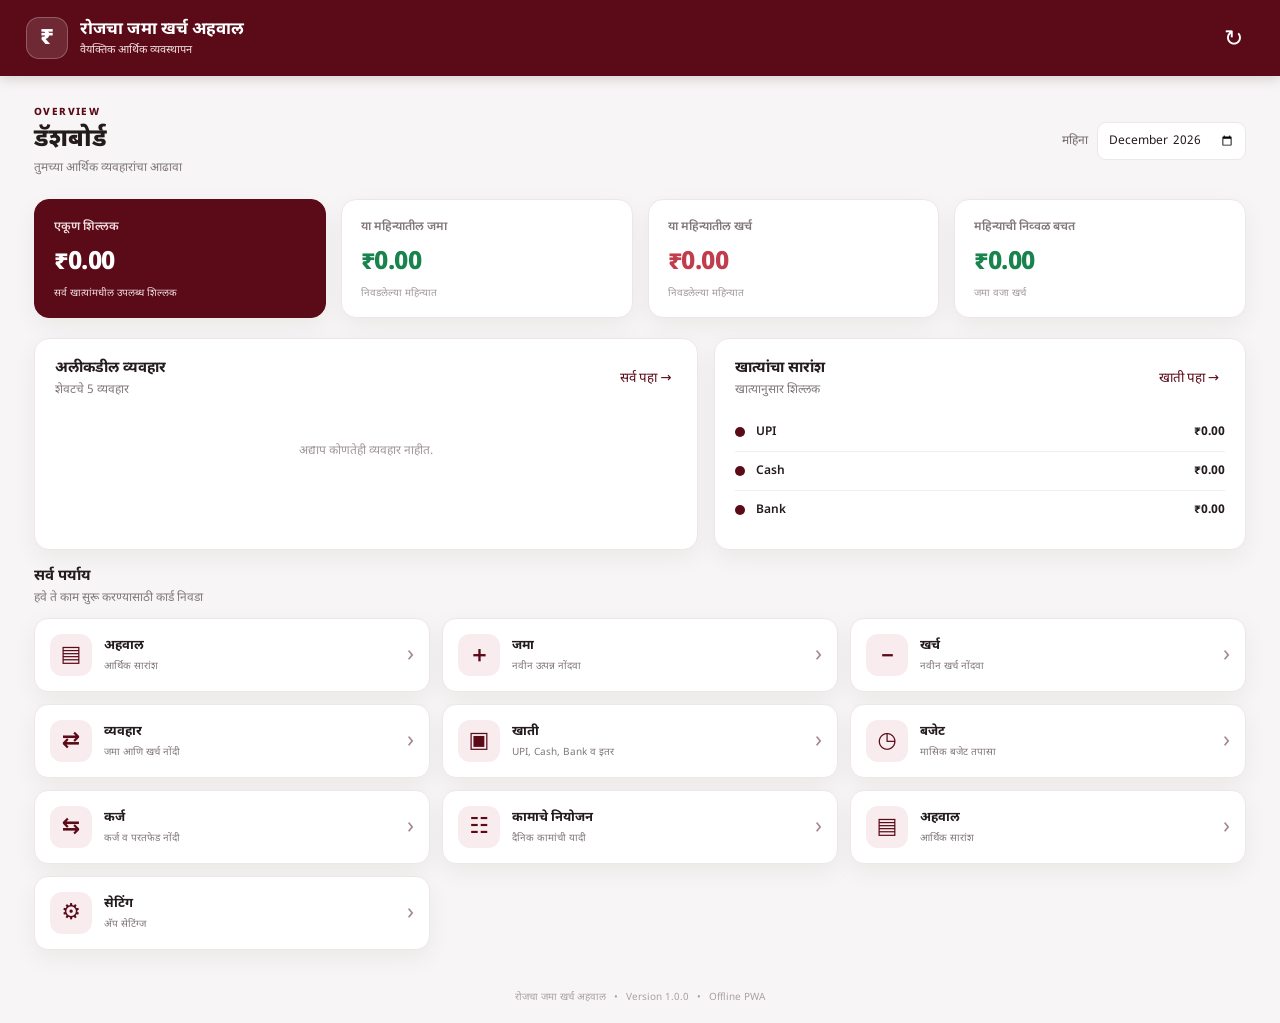
==== index.html @ 7ff81086 "Replace home card button with reports card button" ====
<!DOCTYPE html>
<html lang="mr">
<head>
  <meta charset="UTF-8">
  <meta name="viewport" content="width=device-width, initial-scale=1.0">
  <meta name="theme-color" content="#5b0b18">
  <meta name="description" content="रोजचा जमा खर्च अहवाल - Offline Personal Finance App">
  <title>रोजचा जमा खर्च अहवाल</title>
  <link rel="manifest" href="manifest.json">
  <link rel="stylesheet" href="style.css">
</head>

<body>
  <header class="topbar">
    <div class="brand">
      <div class="brand-mark">₹</div>
      <div>
        <div class="brand-title">रोजचा जमा खर्च अहवाल</div>
        <div class="brand-subtitle">वैयक्तिक आर्थिक व्यवस्थापन</div>
      </div>
    </div>

    <button class="icon-btn" id="refreshBtn"
      title="रिफ्रेश" aria-label="रिफ्रेश">↻</button>
  </header>

  <div class="app-shell">
    <main class="main-content">

      <!-- DASHBOARD -->
      <section id="dashboardPage" class="page active">

        <div class="page-heading">
          <div>
            <p class="eyebrow">OVERVIEW</p>
            <h1>डॅशबोर्ड</h1>
            <p class="muted">तुमच्या आर्थिक व्यवहारांचा आढावा</p>
          </div>

          <div class="month-select">
            <label for="dashboardMonth">महिना</label>
            <input type="month" id="dashboardMonth">
          </div>
        </div>

        <!-- SUMMARY CARDS -->
        <div class="summary-grid">
          <article class="summary-card balance-card">
            <div class="summary-label">एकूण शिल्लक</div>
            <div class="summary-value" id="totalBalance">₹0.00</div>
            <div class="summary-note">सर्व खात्यांमधील उपलब्ध शिल्लक</div>
          </article>

          <article class="summary-card">
            <div class="summary-label">या महिन्यातील जमा</div>
            <div class="summary-value positive" id="monthIncome">₹0.00</div>
            <div class="summary-note">निवडलेल्या महिन्यात</div>
          </article>

          <article class="summary-card">
            <div class="summary-label">या महिन्यातील खर्च</div>
            <div class="summary-value negative" id="monthExpense">₹0.00</div>
            <div class="summary-note">निवडलेल्या महिन्यात</div>
          </article>

          <article class="summary-card">
            <div class="summary-label">महिन्याची निव्वळ बचत</div>
            <div class="summary-value" id="monthNet">₹0.00</div>
            <div class="summary-note">जमा वजा खर्च</div>
          </article>
        </div>

        <!-- RECENT TRANSACTIONS AND ACCOUNTS -->
        <div class="content-grid">
          <article class="panel">
            <div class="panel-heading">
              <div>
                <h2>अलीकडील व्यवहार</h2>
                <p class="muted">शेवटचे 5 व्यवहार</p>
              </div>
              <button class="text-btn" data-goto="transactions">
                सर्व पहा →
              </button>
            </div>

            <div id="recentTransactions" class="transaction-list">
              <div class="empty-state">अद्याप कोणतेही व्यवहार नाहीत.</div>
            </div>
          </article>

          <article class="panel">
            <div class="panel-heading">
              <div>
                <h2>खात्यांचा सारांश</h2>
                <p class="muted">खात्यानुसार शिल्लक</p>
              </div>
              <button class="text-btn" data-goto="accounts">
                खाती पहा →
              </button>
            </div>

            <div id="accountSummary" class="account-list">
              <div class="empty-state">खाती उपलब्ध नाहीत.</div>
            </div>
          </article>
        </div>

        <!-- NAVIGATION CARDS -->
        <section class="navigation-section"
          aria-labelledby="navigationTitle">

          <div class="panel-heading navigation-heading">
            <div>
              <h2 id="navigationTitle">सर्व पर्याय</h2>
              <p class="muted">हवे ते काम सुरू करण्यासाठी कार्ड निवडा</p>
            </div>
          </div>

          <div class="navigation-cards">

            
<button class="navigation-card" data-goto="reports">
  <span class="navigation-icon">▤</span>
  <span class="navigation-copy">
    <b>अहवाल</b>
    <small>आर्थिक सारांश</small>
  </span>
  <span class="navigation-arrow">›</span>
</button>

            <button class="navigation-card" data-goto="income">
              <span class="navigation-icon income-icon">＋</span>
              <span class="navigation-copy">
                <b>जमा</b>
                <small>नवीन उत्पन्न नोंदवा</small>
              </span>
              <span class="navigation-arrow">›</span>
            </button>

            <button class="navigation-card" data-goto="expense">
              <span class="navigation-icon expense-icon">－</span>
              <span class="navigation-copy">
                <b>खर्च</b>
                <small>नवीन खर्च नोंदवा</small>
              </span>
              <span class="navigation-arrow">›</span>
            </button>

            <button class="navigation-card" data-goto="transactions">
              <span class="navigation-icon">⇄</span>
              <span class="navigation-copy">
                <b>व्यवहार</b>
                <small>जमा आणि खर्च नोंदी</small>
              </span>
              <span class="navigation-arrow">›</span>
            </button>

            <button class="navigation-card" data-goto="accounts">
              <span class="navigation-icon">▣</span>
              <span class="navigation-copy">
                <b>खाती</b>
                <small>UPI, Cash, Bank व इतर</small>
              </span>
              <span class="navigation-arrow">›</span>
            </button>

            <button class="navigation-card" data-goto="budgets">
              <span class="navigation-icon budget-icon">◷</span>
              <span class="navigation-copy">
                <b>बजेट</b>
                <small>मासिक बजेट तपासा</small>
              </span>
              <span class="navigation-arrow">›</span>
            </button>

            <button class="navigation-card" data-goto="lending">
              <span class="navigation-icon">⇆</span>
              <span class="navigation-copy">
                <b>कर्ज</b>
                <small>कर्ज व परतफेड नोंदी</small>
              </span>
              <span class="navigation-arrow">›</span>
            </button>

            <button class="navigation-card" data-goto="workplan">
              <span class="navigation-icon">☷</span>
              <span class="navigation-copy">
                <b>कामाचे नियोजन</b>
                <small>दैनिक कामांची यादी</small>
              </span>
              <span class="navigation-arrow">›</span>
            </button>

            <button class="navigation-card" data-goto="reports">
              <span class="navigation-icon">▤</span>
              <span class="navigation-copy">
                <b>अहवाल</b>
                <small>आर्थिक सारांश</small>
              </span>
              <span class="navigation-arrow">›</span>
            </button>

            <button class="navigation-card" data-goto="settings">
              <span class="navigation-icon">⚙</span>
              <span class="navigation-copy">
                <b>सेटिंग</b>
                <small>अ‍ॅप सेटिंग्ज</small>
              </span>
              <span class="navigation-arrow">›</span>
            </button>

          </div>
        </section>
      </section>
      <!-- DASHBOARD SECTION CLOSED -->

      <!-- MODULE PAGE -->
      <section id="modulePage" class="page">
        <div class="page-heading">
          <div>
            <p class="eyebrow">RJKA PERSONAL FINANCE</p>
            <h1 id="moduleTitle">मॉड्यूल</h1>
          </div>
        </div>

        <article class="panel module-panel">
          <div class="module-symbol" id="moduleSymbol">⌁</div>

          <h2 id="moduleHeading">मॉड्यूल तयार होत आहे</h2>

          <p id="moduleDescription" class="muted">
            या मॉड्यूलची कार्यक्षमता पुढील टप्प्यात जोडली जाईल.
          </p>

          <div class="module-note">
            <b>Core Foundation तयार आहे.</b>
            <br>
            या टप्प्यात अ‍ॅपचे मुख्य लेआउट, नेव्हिगेशन,
            डेटा स्टोरेज आणि डॅशबोर्डची मूलभूत रचना तयार केली आहे.
          </div>

          <button class="primary-btn" data-goto="dashboard">
            डॅशबोर्डवर परत जा
          </button>
        </article>
      </section>

      <footer class="app-footer">
        रोजचा जमा खर्च अहवाल
        <span>•</span> Version 1.0.0
        <span>•</span> Offline PWA
      </footer>

    </main>
  </div>

  <script src="app.js"></script>
</body>
</html>
---- style.css ----
@import url('https://fonts.googleapis.com/css2?family=Noto+Sans+Devanagari:wght@400;500;600;700;800&display=swap');
:root{--maroon:#5b0b18;--maroon-dark:#420711;--maroon-soft:#f8ecee;--ink:#241b1d;--muted:#81777a;--line:#eee7e8;--bg:#f7f5f5;--white:#fff;--green:#18834d;--red:#c13d4c;--shadow:0 8px 24px rgba(45,12,18,.055)}
*{box-sizing:border-box}body{margin:0;background:var(--bg);color:var(--ink);font-family:'Noto Sans Devanagari',system-ui,sans-serif;font-size:14px}.topbar{height:76px;background:var(--maroon);color:#fff;display:flex;align-items:center;justify-content:space-between;padding:0 26px;position:sticky;top:0;z-index:20;box-shadow:0 3px 12px #28050b26}.brand{display:flex;align-items:center;gap:12px;margin-right:auto}.brand-mark{width:42px;height:42px;border-radius:13px;background:#ffffff20;border:1px solid #ffffff3d;display:grid;place-items:center;font-size:24px;font-weight:800}.brand-title{font-size:17px;font-weight:700;letter-spacing:.1px}.brand-subtitle{font-size:11px;color:#f3dfe2;margin-top:2px}.icon-btn{border:0;background:transparent;color:inherit;font-size:23px;cursor:pointer;width:42px;height:42px;border-radius:10px}.icon-btn:hover{background:#ffffff1b}.menu-toggle{display:none;margin-right:12px}.app-shell{display:flex;min-height:calc(100vh - 76px)}.sidebar{width:244px;flex-shrink:0;background:#fff;border-right:1px solid var(--line);padding:24px 14px;display:flex;flex-direction:column;gap:5px}.sidebar-heading{font-size:11px;font-weight:700;color:#a09598;letter-spacing:1px;padding:0 13px 12px}.nav-item{border:0;background:transparent;color:#64595c;text-align:left;padding:12px 14px;border-radius:10px;font:500 13px inherit;display:flex;align-items:center;gap:13px;cursor:pointer;width:100%;font-family:inherit;transition:.15s}.nav-item span{width:20px;text-align:center;font-size:18px;color:#8d7c80}.nav-item:hover{background:#faf4f5;color:var(--maroon)}.nav-item.active{background:var(--maroon-soft);color:var(--maroon);font-weight:700}.nav-item.active span{color:var(--maroon)}.sidebar-foot{margin-top:auto;padding:18px 12px 0;color:#a09598;font-size:10px;border-top:1px solid var(--line)}.main-content{flex:1;min-width:0;padding:30px 34px 16px;max-width:1600px;margin:0 auto;width:100%}.page{display:none}.page.active{display:block}.page-heading{display:flex;align-items:center;justify-content:space-between;gap:16px;margin-bottom:23px}.page-heading h1{font-size:25px;margin:0 0 4px;font-weight:800}.eyebrow{font-size:10px;letter-spacing:1.4px;font-weight:800;color:var(--maroon);margin:0 0 5px}.muted{color:var(--muted);font-size:12px;margin:0}.month-select{display:flex;align-items:center;gap:9px;color:#71676a;font-size:12px}.month-select input{font:inherit;border:1px solid var(--line);background:#fff;border-radius:9px;padding:9px 10px;color:var(--ink);outline-color:var(--maroon)}.summary-grid{display:grid;grid-template-columns:repeat(4,minmax(0,1fr));gap:15px;margin-bottom:20px}.summary-card{background:#fff;border:1px solid var(--line);border-radius:15px;padding:19px 19px 17px;box-shadow:var(--shadow);min-width:0}.balance-card{background:var(--maroon);color:#fff;border-color:var(--maroon)}.summary-label{font-size:12px;color:#81777a;font-weight:600;margin-bottom:12px}.balance-card .summary-label,.balance-card .summary-note{color:#f1dce0}.summary-value{font-size:25px;font-weight:800;letter-spacing:-.5px;white-space:nowrap;overflow:hidden;text-overflow:ellipsis}.summary-note{font-size:10px;color:#a1989a;margin-top:8px}.positive{color:var(--green)}.negative{color:var(--red)}.balance-card .summary-value{color:#fff}.content-grid{display:grid;grid-template-columns:1.25fr 1fr;gap:16px;margin-bottom:17px}.panel{background:#fff;border:1px solid var(--line);border-radius:15px;padding:20px;box-shadow:var(--shadow);min-width:0}.panel-heading{display:flex;align-items:center;justify-content:space-between;gap:12px;margin-bottom:15px}.panel-heading h2{font-size:15px;margin:0 0 4px;font-weight:700}.text-btn{border:0;background:transparent;color:var(--maroon);font:600 11px inherit;font-family:inherit;cursor:pointer;white-space:nowrap}.transaction-list,.account-list{display:flex;flex-direction:column}.transaction-row,.account-row{display:flex;align-items:center;gap:11px;padding:11px 0;border-bottom:1px solid #f2eeee}.transaction-row:last-child,.account-row:last-child{border-bottom:0}.transaction-icon{width:36px;height:36px;border-radius:11px;background:#f7f0f1;color:var(--maroon);display:grid;place-items:center;font-size:17px;flex-shrink:0}.transaction-meta{flex:1;min-width:0}.transaction-name{font-size:12px;font-weight:700;overflow:hidden;text-overflow:ellipsis;white-space:nowrap}.transaction-detail{font-size:10px;color:#9a9092;margin-top:3px}.transaction-amount{font-size:12px;font-weight:700;white-space:nowrap}.empty-state{padding:30px 8px;text-align:center;color:#a09598;font-size:12px}.account-dot{width:10px;height:10px;border-radius:50%;background:var(--maroon);flex-shrink:0}.account-name{font-size:12px;font-weight:600;flex:1}.account-balance{font-size:12px;font-weight:700}.quick-panel{margin-bottom:18px}.quick-actions{display:grid;grid-template-columns:repeat(3,1fr);gap:12px}.quick-action{display:flex;align-items:center;gap:12px;text-align:left;background:#fff;border:1px solid var(--line);border-radius:12px;padding:13px;cursor:pointer;font-family:inherit;color:var(--ink)}.quick-action:hover{border-color:#d8b9bf;background:#fffafb}.quick-icon{height:37px;width:37px;display:grid;place-items:center;border-radius:11px;font-size:21px;font-weight:700}.income-icon{color:var(--green);background:#eaf6ef}.expense-icon{color:var(--red);background:#fff0f1}.budget-icon{color:var(--maroon);background:var(--maroon-soft)}.quick-action b{display:block;font-size:12px}.quick-action small{display:block;color:#9a9092;font-size:10px;margin-top:3px}.module-panel{text-align:center;padding:54px 24px;max-width:680px;margin:30px auto}.module-symbol{width:65px;height:65px;border-radius:19px;background:var(--maroon-soft);color:var(--maroon);display:grid;place-items:center;font-size:32px;margin:0 auto 18px}.module-panel h2{font-size:19px;margin:0 0 8px}.module-panel>p{margin-bottom:20px}.module-note{background:#faf7f7;border:1px solid var(--line);border-radius:11px;padding:15px;color:#706669;font-size:12px;line-height:1.9;max-width:480px;margin:0 auto 22px}.module-note b{color:var(--maroon)}.primary-btn{border:0;border-radius:9px;background:var(--maroon);color:#fff;padding:11px 19px;font:600 12px inherit;font-family:inherit;cursor:pointer}.primary-btn:hover{background:var(--maroon-dark)}.app-footer{text-align:center;color:#aaa0a2;font-size:10px;padding:19px 0 3px}.app-footer span{padding:0 5px}.sidebar-backdrop{display:none}
@media(max-width:1100px){.summary-grid{grid-template-columns:repeat(2,minmax(0,1fr))}.main-content{padding:25px 22px}.summary-value{font-size:23px}}
@media(max-width:760px){.topbar{height:64px;padding:0 13px}.menu-toggle{display:block}.brand{gap:9px}.brand-mark{width:37px;height:37px;border-radius:11px;font-size:21px}.brand-title{font-size:13px}.brand-subtitle{font-size:9px}.app-shell{min-height:calc(100vh - 64px)}.sidebar{position:fixed;z-index:31;top:64px;bottom:0;left:0;width:270px;transform:translateX(-105%);transition:transform .22s ease;box-shadow:12px 0 30px #21040a1c}.sidebar.open{transform:translateX(0)}.sidebar-backdrop.show{display:block;position:fixed;inset:64px 0 0;background:#17030770;z-index:30}.main-content{padding:22px 14px 12px}.page-heading{align-items:flex-start;margin-bottom:17px}.page-heading h1{font-size:21px}.month-select{flex-direction:column;align-items:flex-end;gap:4px}.month-select input{max-width:145px;padding:8px}.summary-grid{gap:10px;margin-bottom:13px}.summary-card{padding:14px 12px;border-radius:12px}.summary-label{font-size:10px;margin-bottom:9px}.summary-value{font-size:20px}.summary-note{font-size:9px;line-height:1.5}.content-grid{grid-template-columns:1fr;gap:12px;margin-bottom:12px}.panel{padding:15px;border-radius:12px}.panel-heading h2{font-size:14px}.quick-actions{grid-template-columns:1fr;gap:8px}.quick-action{padding:10px}.module-panel{padding:38px 16px;margin:12px auto}.app-footer{font-size:9px}}
@media(max-width:360px){.summary-value{font-size:17px}.brand-title{font-size:12px}.main-content{padding-left:10px;padding-right:10px}}

/* RJKA_v1 - Home Cards Navigation */

.navigation-section {
  margin-bottom: 22px;
}

.navigation-heading {
  margin-bottom: 12px;
}

.navigation-cards {
  display: grid;
  grid-template-columns: repeat(3, minmax(0, 1fr));
  gap: 12px;
}

.navigation-card {
  display: flex;
  align-items: center;
  gap: 12px;
  width: 100%;
  min-width: 0;
  padding: 15px;
  background: #fff;
  border: 1px solid var(--line);
  border-radius: 14px;
  text-align: left;
  color: var(--ink);
  font-family: inherit;
  cursor: pointer;
  box-shadow: var(--shadow);
  transition: transform .15s ease, border-color .15s ease;
}

.navigation-card:hover {
  border-color: #d5aeb5;
  background: #fffafb;
  transform: translateY(-2px);
}

.navigation-card:focus-visible {
  outline: 2px solid #ead5d9;
  outline-offset: 2px;
}

.navigation-card.home-card {
  border-color: #d8b7bd;
  background: #fffafb;
}

.navigation-icon {
  display: grid;
  place-items: center;
  flex: 0 0 42px;
  width: 42px;
  height: 42px;
  border-radius: 12px;
  background: var(--maroon-soft);
  color: var(--maroon);
  font-size: 22px;
  font-weight: 700;
}

.navigation-copy {
  flex: 1;
  min-width: 0;
}

.navigation-copy b {
  display: block;
  font-size: 13px;
  line-height: 1.5;
}

.navigation-copy small {
  display: block;
  color: var(--muted);
  font-size: 10px;
  line-height: 1.5;
  margin-top: 3px;
}

.navigation-arrow {
  font-size: 23px;
  color: #a58a90;
}

@media (max-width: 1000px) {
  .navigation-cards {
    grid-template-columns: repeat(2, minmax(0, 1fr));
  }
}

@media (max-width: 600px) {
  .navigation-cards {
    grid-template-columns: repeat(2, minmax(0, 1fr));
    gap: 9px;
  }

  .navigation-card {
    gap: 9px;
    padding: 12px 10px;
    border-radius: 12px;
  }

  .navigation-icon {
    flex-basis: 35px;
    width: 35px;
    height: 35px;
    font-size: 19px;
  }

  .navigation-copy b {
    font-size: 12px;
  }

  .navigation-copy small {
    font-size: 9px;
  }
}

@media (max-width: 360px) {
  .navigation-cards {
    grid-template-columns: 1fr;
  }
}
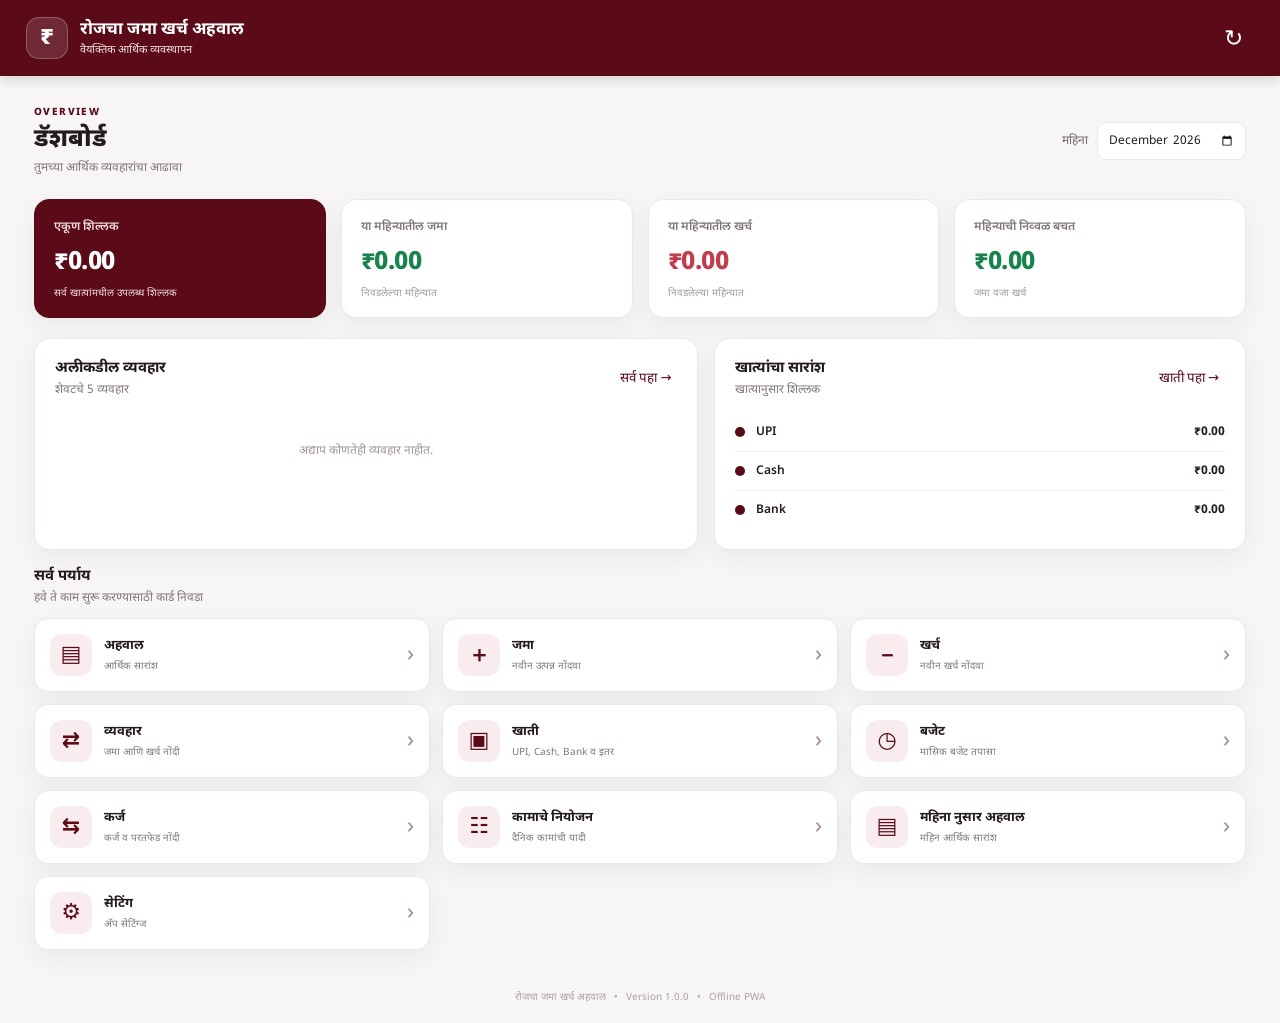
==== commit 0827910d: "Update index.html" ====
--- a/index.html
+++ b/index.html
@@ -192,11 +192,11 @@
               <span class="navigation-arrow">›</span>
             </button>
 
-            <button class="navigation-card" data-goto="reports">
+            <button class="navigation-card" data-goto="monthly-summary">
               <span class="navigation-icon">▤</span>
               <span class="navigation-copy">
-                <b>अहवाल</b>
-                <small>आर्थिक सारांश</small>
+                <b>महिना नुसार अहवाल</b>
+                <small>महिन आर्थिक सारांश</small>
               </span>
               <span class="navigation-arrow">›</span>
             </button>
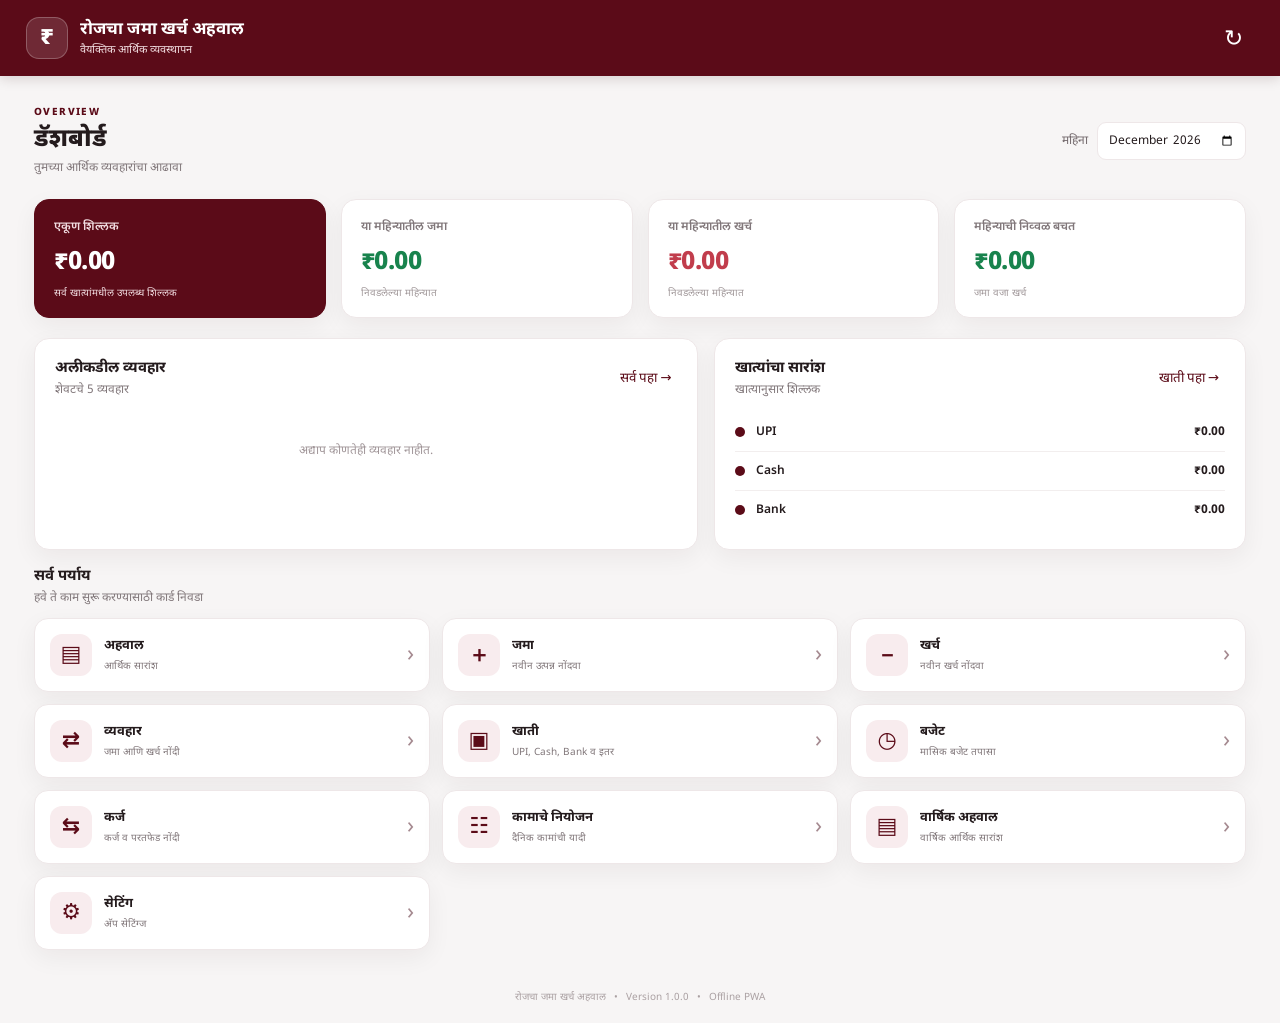
==== commit f754b698: "Update button text to annual report details" ====
--- a/index.html
+++ b/index.html
@@ -195,8 +195,8 @@
             <button class="navigation-card" data-goto="monthly-summary">
               <span class="navigation-icon">▤</span>
               <span class="navigation-copy">
-                <b>महिना नुसार अहवाल</b>
-                <small>महिन आर्थिक सारांश</small>
+                <b>वार्षिक अहवाल</b>
+              <small>वार्षिक आर्थिक सारांश</small>
               </span>
               <span class="navigation-arrow">›</span>
             </button>
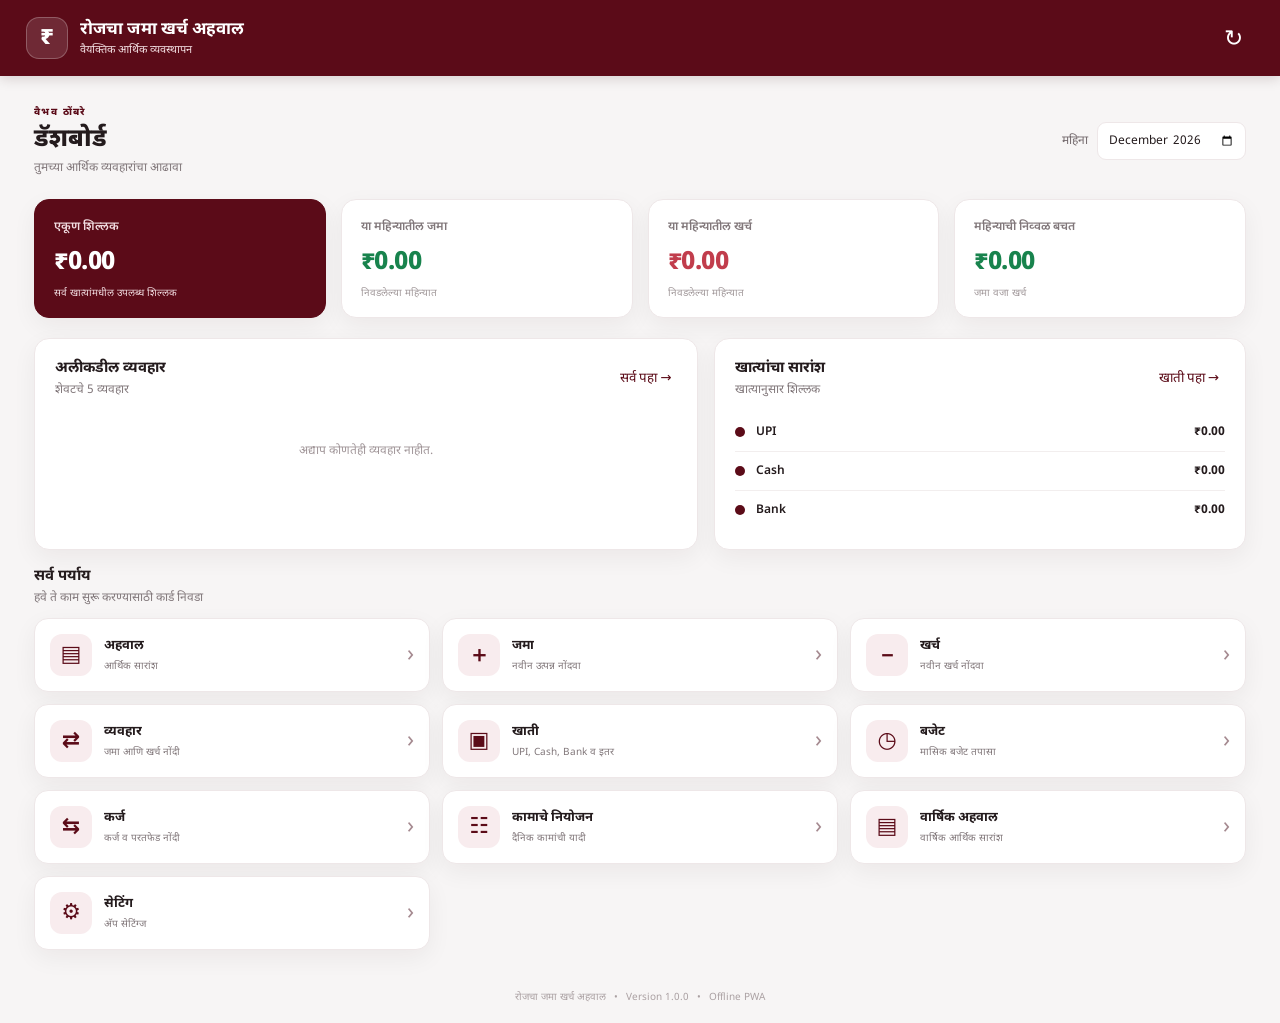
==== commit 4d69df4e: "Update eyebrow text to include name in Hindi" ====
--- a/index.html
+++ b/index.html
@@ -33,7 +33,7 @@
 
         <div class="page-heading">
           <div>
-            <p class="eyebrow">OVERVIEW</p>
+            <p class="eyebrow">वैभव ठोंबरे</p>
             <h1>डॅशबोर्ड</h1>
             <p class="muted">तुमच्या आर्थिक व्यवहारांचा आढावा</p>
           </div>
--- a/style.css
+++ b/style.css
@@ -131,3 +131,78 @@
     grid-template-columns: 1fr;
   }
 }
+
+/* RJKA_v1 - Navigation Link Formatting Fix */
+a,
+a:visited,
+a:hover,
+a:active {
+    color: inherit;
+    text-decoration: none;
+}
+
+/* Back button */
+.back-btn {
+    color: #ffffff !important;
+    background-color: #5b0b18;
+    text-decoration: none !important;
+}
+
+/* Index / Home reference */
+.index-link,
+.home-link {
+    color: #5b0b18 !important;
+    text-decoration: none !important;
+    font-weight: 600;
+}
+
+/* Buttons and navigation */
+button,
+.btn {
+    text-decoration: none;
+}
+
+/* Consistent app theme */
+:root {
+    --maroon: #5b0b18;
+    }
+
+
+/* Dashboard button - Accounts and Reports */
+.page-navigation {
+    display: flex;
+    justify-content: flex-start;
+    align-items: center;
+    margin: 18px 0 8px;
+    width: 100%;
+}
+
+.dashboard-btn {
+    display: inline-flex;
+    align-items: center;
+    justify-content: center;
+    gap: 8px;
+    min-height: 44px;
+    padding: 10px 18px;
+    background: #ffffff;
+    color: #5b0b18 !important;
+    border: 1px solid #ffffff;
+    border-radius: 10px;
+    font-size: 16px;
+    font-weight: 600;
+    line-height: 1.4;
+    text-decoration: none !important;
+    box-sizing: border-box;
+}
+
+.dashboard-btn:hover,
+.dashboard-btn:focus {
+    background: #f7e9ec;
+    color: #5b0b18 !important;
+    outline: none;
+}
+
+.dashboard-btn span {
+    font-size: 20px;
+    line-height: 1;
+}
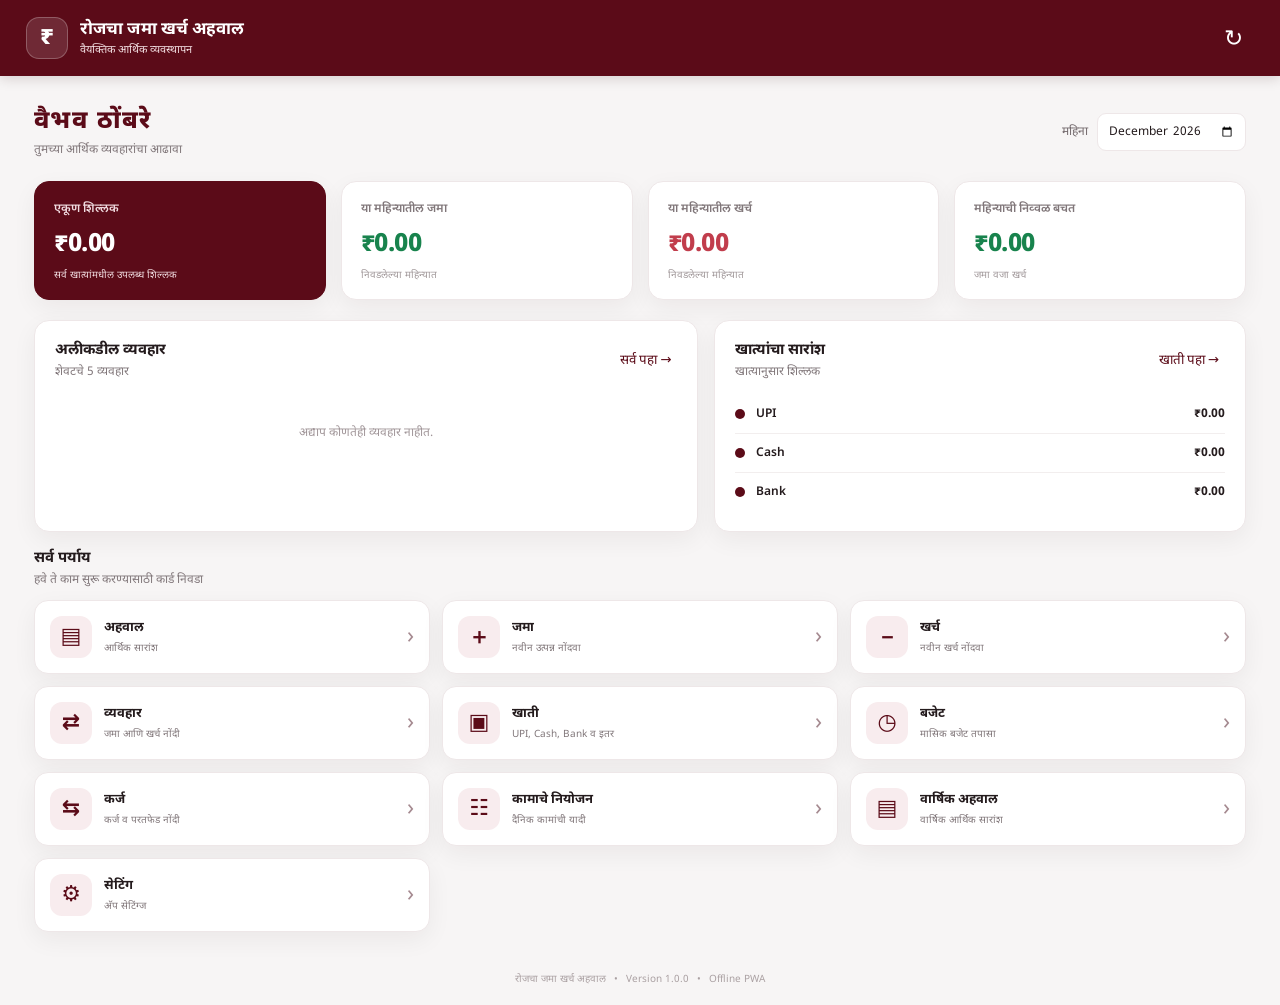
==== commit 1ce818c7: "Update heading structure in index.html" ====
--- a/index.html
+++ b/index.html
@@ -33,8 +33,7 @@
 
         <div class="page-heading">
           <div>
-            <p class="eyebrow">वैभव ठोंबरे</p>
-            <h1>डॅशबोर्ड</h1>
+            <h1 class="eyebrow">वैभव ठोंबरे</h1>
             <p class="muted">तुमच्या आर्थिक व्यवहारांचा आढावा</p>
           </div>
 
